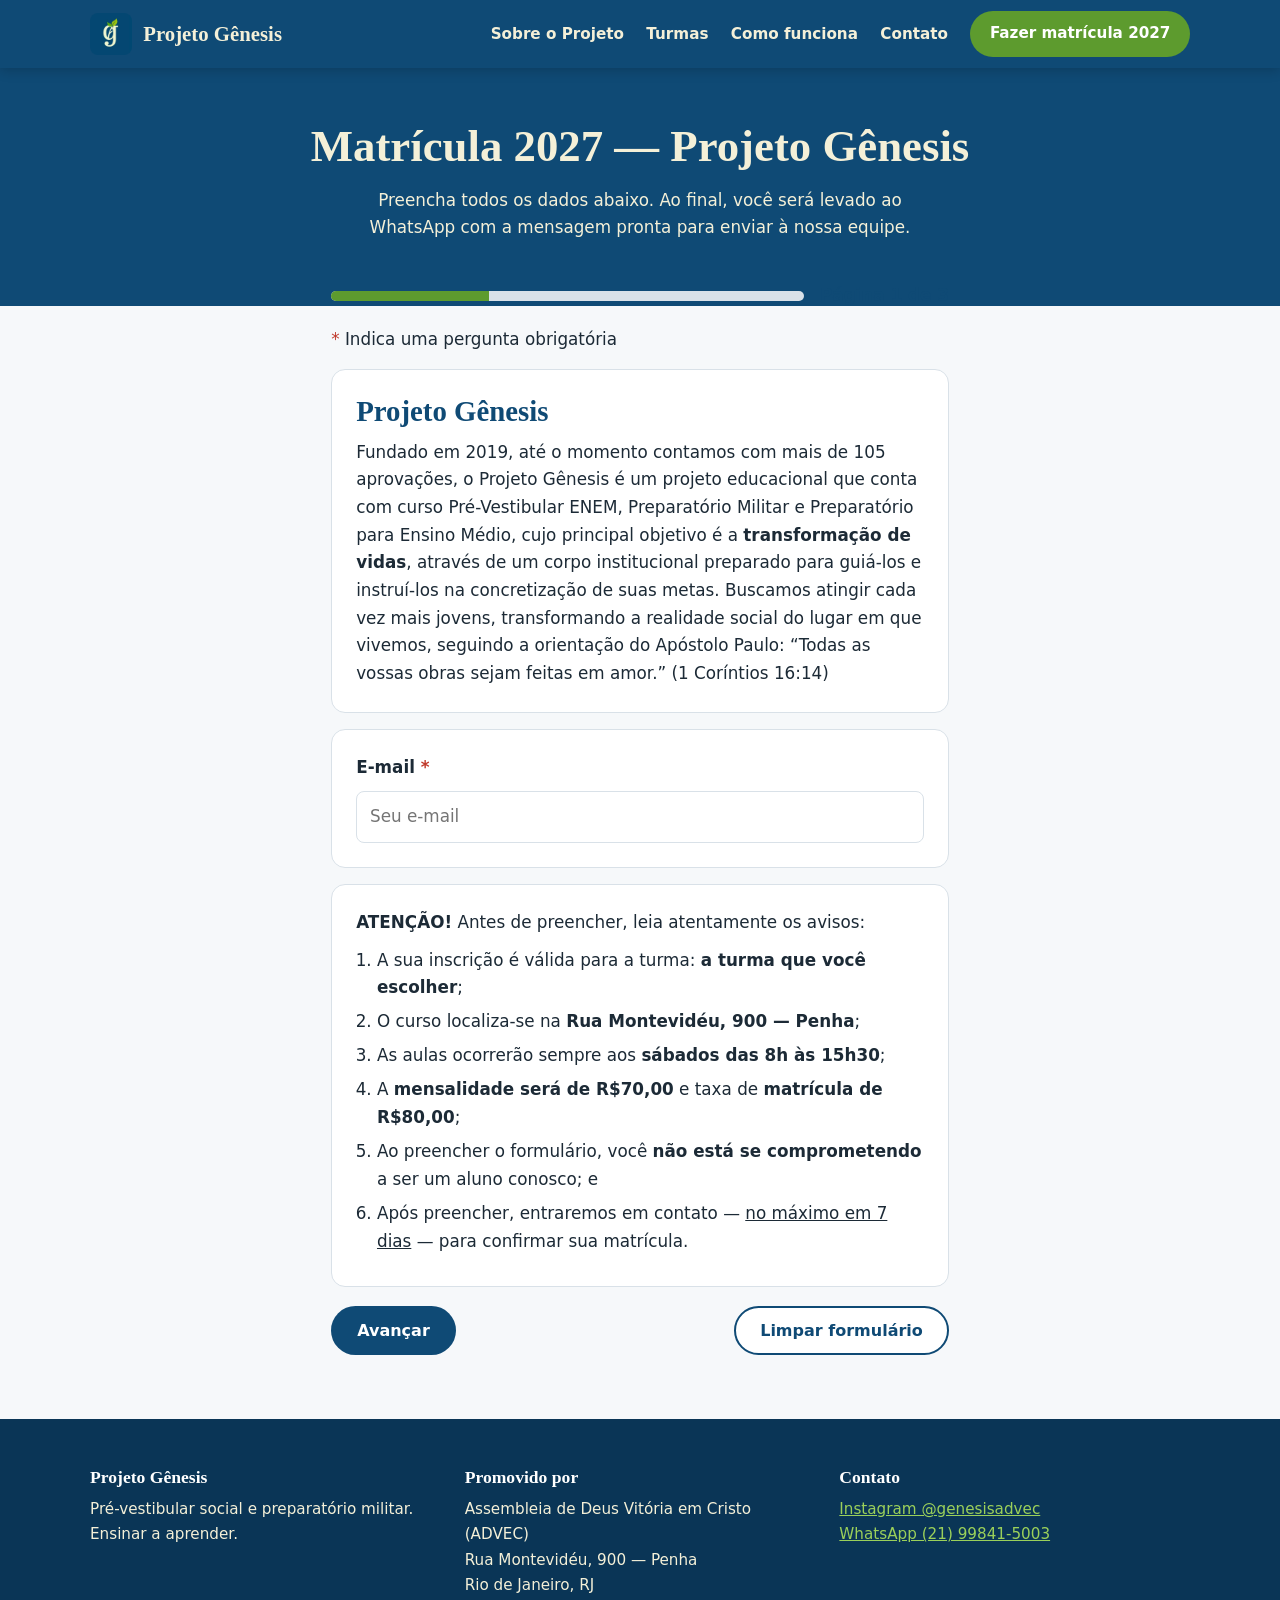
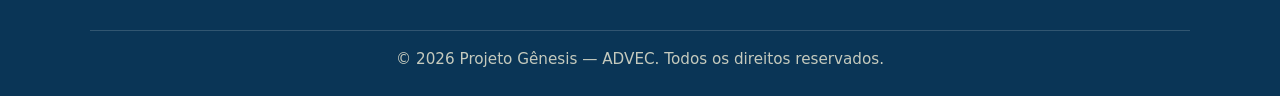
==== matricula.html @ 67db40ed "Add files via upload" ====
<!DOCTYPE html>
<html lang="pt-BR">
<head>
<meta charset="UTF-8"><meta name="viewport" content="width=device-width,initial-scale=1">
<title>Matrícula 2027 — Projeto Gênesis</title>
<link rel="icon" href="logo.jpg"><link rel="stylesheet" href="style.css">
</head>
<body>
<header class="header"><div class="container"><a class="marca" href="index.html"><img src="logo.jpg" alt="Logo do Projeto Gênesis">Projeto Gênesis</a>
<button class="hamburguer" aria-label="Abrir menu" aria-expanded="false"><span></span><span></span><span></span></button>
<ul class="menu"><li><a href="index.html#sobre">Sobre o Projeto</a></li><li><a href="index.html#turmas">Turmas</a></li><li><a href="index.html#como-funciona">Como funciona</a></li><li><a href="#contato">Contato</a></li><li><a class="btn btn-verde" href="matricula.html">Fazer matrícula 2027</a></li></ul></div></header>
<section class="topo-mat" style="padding-bottom:4rem"><div class="container">
<h1>Matrícula 2027 — Projeto Gênesis</h1>
<p>Preencha todos os dados abaixo. Ao final, você será levado ao WhatsApp com a mensagem pronta para enviar à nossa equipe.</p>
</div></section>

<main class="form-wrap">
<div class="progresso"><div class="barra"><div id="barra"></div></div><span id="rotulo-etapa">Página 1 de 3</span></div>
<p style="margin-bottom:1rem"><span class="req">*</span> Indica uma pergunta obrigatória</p>

<form id="form-matricula" novalidate>
<!-- Etapa 1 -->
<div class="etapa ativa">
<div class="bloco intro"><h2>Projeto Gênesis</h2>
<p>Fundado em 2019, até o momento contamos com mais de 105 aprovações, o Projeto Gênesis é um projeto educacional que conta com curso Pré-Vestibular ENEM, Preparatório Militar e Preparatório para Ensino Médio, cujo principal objetivo é a <strong>transformação de vidas</strong>, através de um corpo institucional preparado para guiá-los e instruí-los na concretização de suas metas. Buscamos atingir cada vez mais jovens, transformando a realidade social do lugar em que vivemos, seguindo a orientação do Apóstolo Paulo: “Todas as vossas obras sejam feitas em amor.” (1 Coríntios 16:14)</p></div>
<div class="bloco"><label class="rot" for="email">E-mail <span class="req">*</span></label><input type="email" id="email" name="email" placeholder="Seu e-mail" data-req><p class="erro">Informe um e-mail válido.</p></div>
<div class="bloco avisos"><strong>ATENÇÃO!</strong> Antes de preencher, leia atentamente os avisos:
<ol><li>A sua inscrição é válida para a turma: <strong id="aviso-turma">a turma que você escolher</strong>;</li>
<li>O curso localiza-se na <strong>Rua Montevidéu, 900 — Penha</strong>;</li>
<li>As aulas ocorrerão sempre aos <strong>sábados das 8h às 15h30</strong>;</li>
<li>A <strong>mensalidade será de R$70,00</strong> e taxa de <strong>matrícula de R$80,00</strong>;</li>
<li>Ao preencher o formulário, você <strong>não está se comprometendo</strong> a ser um aluno conosco; e</li>
<li>Após preencher, entraremos em contato — <u>no máximo em 7 dias</u> — para confirmar sua matrícula.</li></ol></div>
<div class="nav-form"><button type="button" class="btn btn-azul" data-avancar>Avançar</button><button type="button" class="btn btn-borda" data-limpar>Limpar formulário</button></div>
</div>

<!-- Etapa 2 -->
<div class="etapa">
<div class="bloco cabeca">ÁREA DE INSCRIÇÃO</div>
<div class="bloco">Você selecionou a opção de inscrição: <strong id="opcao-turma">—</strong></div>
<div class="bloco"><label class="rot" for="nome">Nome completo <span class="req">*</span></label><input type="text" id="nome" name="nome" autocomplete="name" placeholder="Sua resposta" data-req><p class="erro">Informe seu nome completo.</p></div>
<div class="bloco"><label class="rot" for="nasc">Data de nascimento <span class="req">*</span></label><input type="date" id="nasc" name="nascimento" data-req><p class="erro">Informe a data de nascimento.</p></div>
<div class="bloco"><label class="rot" for="bairro">Bairro em que reside <span class="req">*</span></label><input type="text" id="bairro" name="bairro" placeholder="Sua resposta" data-req><p class="erro">Informe o bairro.</p></div>
<div class="bloco"><label class="rot" for="tel1">Contato WhatsApp do estudante <span class="req">*</span></label><input type="tel" id="tel1" name="tel_aluno" placeholder="(21) 99999-9999" data-req><p class="erro">Informe um telefone válido com DDD.</p></div>
<div class="bloco"><label class="rot" for="tel2">Contato WhatsApp do responsável <span class="req">*</span></label><input type="tel" id="tel2" name="tel_resp" placeholder="(21) 99999-9999" data-req><p class="erro">Informe um telefone válido com DDD.</p></div>
<div class="bloco"><fieldset><legend>Tamanho da camiseta <span class="req">*</span></legend><div class="camisas"><label class="opcao"><input type="checkbox" class="unico" name="camisa" value="PP" data-req>PP</label><label class="opcao"><input type="checkbox" class="unico" name="camisa" value="P">P</label><label class="opcao"><input type="checkbox" class="unico" name="camisa" value="M">M</label><label class="opcao"><input type="checkbox" class="unico" name="camisa" value="G">G</label><label class="opcao"><input type="checkbox" class="unico" name="camisa" value="GG">GG</label><label class="opcao"><input type="checkbox" class="unico" name="camisa" value="G1">G1</label><label class="opcao"><input type="checkbox" class="unico" name="camisa" value="G2">G2</label><label class="opcao"><input type="checkbox" class="unico" name="camisa" value="G3">G3</label></div></fieldset><p class="erro">Marque um tamanho.</p></div>
<div class="bloco"><fieldset><legend>Escolaridade <span class="req">*</span></legend><p class="dica">Marque a opção correspondente à sua situação escolar.</p><div class="lista-op"><label class="opcao"><input type="checkbox" class="unico" name="escolaridade" value="8º ano do Ensino Fundamental" data-req>8º ano do Ensino Fundamental</label><label class="opcao"><input type="checkbox" class="unico" name="escolaridade" value="9º ano do Ensino Fundamental">9º ano do Ensino Fundamental</label><label class="opcao"><input type="checkbox" class="unico" name="escolaridade" value="Cursando o 1º ano do Ensino Médio">Cursando o 1º ano do Ensino Médio</label><label class="opcao"><input type="checkbox" class="unico" name="escolaridade" value="Cursando o 2º ano do Ensino Médio">Cursando o 2º ano do Ensino Médio</label><label class="opcao"><input type="checkbox" class="unico" name="escolaridade" value="Cursando o 3º ano do Ensino Médio">Cursando o 3º ano do Ensino Médio</label><label class="opcao"><input type="checkbox" class="unico" name="escolaridade" value="Já concluí o Ensino Médio">Já concluí o Ensino Médio</label></div></fieldset><p class="erro">Marque uma opção.</p></div>
<div class="bloco"><fieldset><legend>Onde iniciou ou concluiu o Ensino Médio? <span class="req">*</span></legend><p class="dica">Marque a opção correspondente.</p><div class="lista-op"><label class="opcao"><input type="checkbox" class="unico" name="tipo_escola" value="Escola Pública" data-req>Escola Pública</label><label class="opcao"><input type="checkbox" class="unico" name="tipo_escola" value="Escola Particular">Escola Particular</label><label class="opcao"><input type="checkbox" class="unico" name="tipo_escola" value="Escola Particular com bolsa">Escola Particular com bolsa</label></div></fieldset><p class="erro">Marque uma opção.</p></div>
<div class="bloco" id="bloco-curso"><fieldset><legend>Curso de interesse</legend><p class="dica">Informe qual curso deseja fazer. Exemplos: Pré-Vestibular ENEM, Preparatório Militar ou Preparatório para o Ensino Médio.</p><div class="lista-op"><label class="opcao"><input type="checkbox" class="unico" name="curso" value="Pré-Vestibular ENEM">Pré-Vestibular ENEM</label><label class="opcao"><input type="checkbox" class="unico" name="curso" value="Preparatório Militar">Preparatório Militar</label><label class="opcao"><input type="checkbox" class="unico" name="curso" value="Preparatório para o Ensino Médio">Preparatório para o Ensino Médio</label></div></fieldset></div>
<div class="bloco"><fieldset><legend>Como você conheceu o Projeto Gênesis? <span class="req">*</span></legend><div class="lista-op"><label class="opcao"><input type="checkbox" class="unico" name="origem" value="Através de um amigo" data-req>Através de um amigo</label><label class="opcao"><input type="checkbox" class="unico" name="origem" value="Através das mídias sociais">Através das mídias sociais</label><label class="opcao"><input type="checkbox" class="unico" name="origem" value="Através dos cultos da ADVC, Seixal ou de alguma filial">Através dos cultos da ADVEC ou de alguma filial</label><label class="opcao"><input type="checkbox" class="unico" name="origem" value="Através de familiares">Através de familiares</label><label class="opcao"><input type="checkbox" class="unico" name="origem" value="Por conta própria">Por conta própria</label></div></fieldset><p class="erro">Marque uma opção.</p></div>
<div class="nav-form"><button type="button" class="btn btn-borda" data-voltar>Voltar</button><button type="button" class="btn btn-azul" data-avancar>Avançar</button><button type="button" class="btn btn-borda" data-limpar>Limpar formulário</button></div>
</div>

<!-- Etapa 3 -->
<div class="etapa">
<div class="bloco cabeca">CONFIRMAÇÃO</div>
<div class="bloco"><fieldset><legend>Você leu as informações importantes do Projeto Gênesis e <strong>quer continuar com a pré-matrícula</strong>? <span class="req">*</span></legend>
<label class="opcao"><input type="checkbox" name="ciente" data-req>Li e desejo prosseguir com a matrícula.</label></fieldset><p class="erro">Confirme para continuar.</p></div>
<div class="bloco"><fieldset><legend>Autorização para a utilização da minha imagem em material publicitário, de marketing e divulgação do Projeto Gênesis, por prazo indeterminado. <span class="req">*</span></legend>
<label class="opcao"><input type="checkbox" name="imagem" data-req>Eu concordo.</label></fieldset><p class="erro">Confirme para continuar.</p></div>
<div class="nav-form"><button type="button" class="btn btn-borda" data-voltar>Voltar</button><button type="submit" class="btn btn-verde">Enviar matrícula pelo WhatsApp</button><button type="button" class="btn btn-borda" data-limpar>Limpar formulário</button></div>
</div>
</form>

<div class="sucesso" id="sucesso" role="status">
<h2>Tudo pronto!</h2>
<p style="margin-bottom:1.5rem">Sua solicitação foi montada com sucesso! Abrimos o WhatsApp com a mensagem pronta. Basta enviar — em breve, a equipe do Projeto Gênesis entrará em contato.</p>
<a id="link-wa" class="btn btn-verde btn-grande" href="#" target="_blank" rel="noopener">Abrir WhatsApp novamente</a>
</div>
</main>
<footer class="footer" id="contato"><div class="container"><div class="grade3">
<div><h3>Projeto Gênesis</h3><p>Pré-vestibular social e preparatório militar. Ensinar a aprender.</p></div>
<div><h3>Promovido por</h3><p>Assembleia de Deus Vitória em Cristo (ADVEC)<br>Rua Montevidéu, 900 — Penha<br>Rio de Janeiro, RJ</p></div>
<div><h3>Contato</h3><p><a href="https://www.instagram.com/genesisadvec/" target="_blank" rel="noopener">Instagram @genesisadvec</a><br><a href="https://wa.me/5521998415003" target="_blank" rel="noopener">WhatsApp (21) 99841-5003</a></p></div></div>
<p class="copy">© 2026 Projeto Gênesis — ADVEC. Todos os direitos reservados.</p></div></footer>
<script src="script.js"></script>
</body></html>
---- style.css ----
/* ===== Projeto Gênesis — estilos globais ===== */
/* Cores extraídas da logo: azul profundo, creme e verde das folhas */
:root{
  --azul:#0f4a75; --azul-esc:#0a3556; --creme:#f4f0d8; --verde:#5d9b2e; --verde-esc:#477a20;
  --fundo:#f6f8fa; --texto:#1c2a36; --suave:#5b6b78; --borda:#d9e1e8;
  --raio:14px; --sombra:0 6px 20px rgba(10,53,86,.12);
}
*{box-sizing:border-box;margin:0;padding:0}
html{scroll-behavior:smooth;scroll-padding-top:80px}
body{font-family:'Segoe UI',system-ui,-apple-system,Roboto,sans-serif;color:var(--texto);background:var(--fundo);line-height:1.65;font-size:1.05rem}
h1,h2,h3{font-family:Georgia,'Times New Roman',serif;line-height:1.2;color:var(--azul)}
a{color:inherit}
:focus-visible{outline:3px solid var(--verde);outline-offset:2px}
.container{width:min(1100px,92%);margin-inline:auto}
section{padding:4.5rem 0}
.sec-titulo{font-size:clamp(1.7rem,4vw,2.3rem);margin-bottom:1rem}
.sec-sub{color:var(--suave);max-width:60ch;margin-bottom:2rem}

/* Botões */
.btn{display:inline-block;padding:.8rem 1.5rem;border-radius:999px;font-weight:700;text-decoration:none;border:2px solid transparent;cursor:pointer;font-size:1rem;font-family:inherit;transition:transform .2s,background .2s,box-shadow .2s,color .2s}
.btn:hover{transform:translateY(-2px);box-shadow:var(--sombra)}
.btn-verde{background:var(--verde);color:#fff}
.btn-verde:hover{background:var(--verde-esc)}
.btn-azul{background:var(--azul);color:#fff}
.btn-azul:hover{background:var(--azul-esc)}
.btn-borda{border-color:var(--azul);color:var(--azul);background:#fff}
.btn-borda:hover{background:var(--azul);color:#fff}
.btn-grande{padding:1.1rem 2.4rem;font-size:1.15rem}

/* Header fixo */
.header{position:fixed;inset:0 0 auto 0;z-index:50;background:var(--azul);box-shadow:0 2px 12px rgba(0,0,0,.2)}
.header .container{display:flex;align-items:center;justify-content:space-between;height:68px}
.marca{display:flex;align-items:center;gap:.7rem;text-decoration:none;color:var(--creme);font-family:Georgia,serif;font-size:1.3rem;font-weight:700}
.marca img{width:42px;height:42px;border-radius:8px}
.menu{display:flex;align-items:center;gap:1.4rem;list-style:none}
.menu a{color:var(--creme);text-decoration:none;font-weight:600;font-size:.95rem;padding:.3rem 0;border-bottom:2px solid transparent;transition:border-color .2s}
.menu a:hover{border-color:var(--verde)}
.menu .btn{color:#fff;padding:.55rem 1.1rem;border-bottom:2px solid transparent}
.hamburguer{display:none;background:none;border:0;cursor:pointer;padding:.5rem}
.hamburguer span{display:block;width:26px;height:3px;background:var(--creme);margin:5px 0;border-radius:2px;transition:transform .3s,opacity .3s}
.hamburguer.aberto span:nth-child(1){transform:translateY(8px) rotate(45deg)}
.hamburguer.aberto span:nth-child(2){opacity:0}
.hamburguer.aberto span:nth-child(3){transform:translateY(-8px) rotate(-45deg)}

/* Hero */
.hero{background:linear-gradient(160deg,var(--azul-esc),var(--azul) 70%);color:var(--creme);padding:9rem 0 5.5rem;position:relative;overflow:hidden}
.hero::after{content:"";position:absolute;right:-120px;bottom:-140px;width:420px;height:420px;border-radius:50%;background:radial-gradient(circle,rgba(93,155,46,.45),transparent 70%)}
.hero h1{color:var(--creme);font-size:clamp(2.1rem,6vw,3.6rem);max-width:18ch;margin-bottom:1.2rem}
.hero p{max-width:55ch;font-size:1.2rem;margin-bottom:2rem;opacity:.95}
.hero .lema{display:inline-block;margin-bottom:1.5rem;padding:.3rem 1rem;border-left:4px solid var(--verde);font-style:italic}
.hero .container{position:relative;z-index:1}

/* Sobre / missão */
.duas-col{display:grid;grid-template-columns:1fr 1fr;gap:2.5rem;align-items:start}
.destaque{background:var(--azul);color:var(--creme);padding:2rem;border-radius:var(--raio)}
.destaque h3{color:var(--creme);margin-bottom:.8rem}
.numeros{display:flex;gap:2rem;margin-top:1.2rem;flex-wrap:wrap}
.numeros strong{display:block;font-size:2rem;font-family:Georgia,serif;color:#9bd05a}

/* Turmas */
.turmas{background:#fff}
.grade3{display:grid;grid-template-columns:repeat(3,1fr);gap:1.5rem}
.card{background:var(--fundo);border:1px solid var(--borda);border-top:5px solid var(--verde);border-radius:var(--raio);padding:1.8rem;transition:transform .25s,box-shadow .25s}
.card:hover{transform:translateY(-5px);box-shadow:var(--sombra)}
.card svg{width:44px;height:44px;margin-bottom:1rem;stroke:var(--azul);fill:none;stroke-width:1.8;stroke-linecap:round;stroke-linejoin:round}
.card h3{margin-bottom:.6rem;font-size:1.3rem}

/* Como funciona + diferenciais */
.passos{display:grid;grid-template-columns:repeat(2,1fr);gap:1.5rem}
.passo{background:#fff;border-left:5px solid var(--azul);padding:1.4rem 1.6rem;border-radius:var(--raio);box-shadow:var(--sombra)}
.passo h3{font-size:1.15rem;margin-bottom:.4rem}
.difs{background:var(--creme)}
.lista-dif{list-style:none;display:grid;grid-template-columns:repeat(2,1fr);gap:1rem}
.lista-dif li{display:flex;gap:.8rem;align-items:flex-start;background:#fff;padding:1rem 1.2rem;border-radius:var(--raio)}
.lista-dif svg{flex:none;width:26px;height:26px;stroke:var(--verde);fill:none;stroke-width:3;margin-top:3px}

/* Chamada final */
.cta{background:linear-gradient(160deg,var(--azul-esc),var(--azul));text-align:center;color:var(--creme)}
.cta h2{color:var(--creme);margin-bottom:1rem;font-size:clamp(1.8rem,4.5vw,2.6rem)}
.cta p{margin-bottom:2rem;max-width:50ch;margin-inline:auto}

/* Footer */
.footer{background:var(--azul-esc);color:var(--creme);padding:3rem 0 1.5rem;font-size:.95rem}
.footer .grade3{margin-bottom:2rem}
.footer h3{color:#fff;font-size:1.1rem;margin-bottom:.6rem}
.footer a{color:#9bd05a}
.copy{border-top:1px solid rgba(255,255,255,.2);padding-top:1rem;text-align:center;opacity:.8}

/* Animações de entrada */
.revela{opacity:0;transform:translateY(24px);transition:opacity .7s ease,transform .7s ease}
.revela.visivel{opacity:1;transform:none}

/* ===== Página de matrícula ===== */
.topo-mat{background:var(--azul);color:var(--creme);padding:7.5rem 0 3rem;text-align:center}
.topo-mat h1{color:var(--creme);font-size:clamp(1.8rem,5vw,2.8rem);margin-bottom:.8rem}
.topo-mat p{max-width:56ch;margin-inline:auto}
.form-wrap{max-width:720px;margin:-1.5rem auto 4rem;padding:0 4%}
.progresso{display:flex;align-items:center;gap:1rem;margin-bottom:1rem;font-weight:600;color:var(--azul)}
.barra{flex:1;height:10px;background:var(--borda);border-radius:99px;overflow:hidden}
.barra div{height:100%;width:33.3%;background:var(--verde);transition:width .4s}
.etapa{display:none}
.etapa.ativa{display:block;animation:entra .4s ease}
@keyframes entra{from{opacity:0;transform:translateX(16px)}to{opacity:1;transform:none}}
.bloco{background:#fff;border:1px solid var(--borda);border-radius:var(--raio);padding:1.5rem;margin-bottom:1rem}
.bloco.cabeca{background:var(--azul);color:var(--creme);font-weight:700;border:0}
.bloco label.rot,.bloco legend{display:block;font-weight:600;margin-bottom:.6rem}
.req{color:#c0392b}
.bloco input[type=text],.bloco input[type=email],.bloco input[type=tel],.bloco input[type=date],.bloco select,.bloco textarea{width:100%;padding:.7rem .8rem;border:1px solid var(--borda);border-radius:8px;font:inherit;background:#fff}
.bloco input:focus,.bloco select:focus,.bloco textarea:focus{border-color:var(--azul);outline:2px solid var(--azul)}
.opcao{display:flex;align-items:center;gap:.6rem;padding:.3rem 0;cursor:pointer}
.opcao input{width:20px;height:20px;accent-color:var(--azul);flex:none}
.camisas{display:flex;flex-wrap:wrap;gap:.4rem 1.4rem}
fieldset{border:0}
.avisos ol{margin:.6rem 0 0 1.3rem}
.avisos li{margin-bottom:.4rem}
.erro{display:none;color:#c0392b;font-size:.9rem;margin-top:.4rem}
.invalido .erro{display:block}
.invalido input[type=text],.invalido input[type=email],.invalido input[type=tel],.invalido input[type=date],.invalido select{border-color:#c0392b}
.nav-form{display:flex;gap:1rem;justify-content:space-between;flex-wrap:wrap;margin-top:1.2rem}
.sucesso{display:none;text-align:center;background:#fff;border-radius:var(--raio);padding:2.5rem 1.5rem;box-shadow:var(--sombra);border-top:6px solid var(--verde)}
.sucesso.mostra{display:block;animation:entra .5s ease}
.sucesso h2{margin-bottom:.8rem}

/* Responsivo */
@media(max-width:860px){
  .hamburguer{display:block}
  .menu{position:absolute;top:68px;left:0;right:0;flex-direction:column;align-items:stretch;gap:0;background:var(--azul-esc);padding:1rem 4%;display:none}
  .menu.aberto{display:flex}
  .menu li{padding:.6rem 0;border-bottom:1px solid rgba(255,255,255,.1)}
  .menu .btn{display:block;text-align:center}
  .duas-col,.grade3,.passos,.lista-dif{grid-template-columns:1fr}
  section{padding:3.2rem 0}
}
@media(prefers-reduced-motion:reduce){*{animation:none!important;transition:none!important}.revela{opacity:1;transform:none}}

/* Cartão de apresentação e chave "enviar cópia" */
.intro h2{font-size:1.8rem;margin-bottom:.6rem}
.switch{position:relative;flex:none;width:46px;height:26px}
.switch input{position:absolute;inset:0;opacity:0;width:100%;height:100%;cursor:pointer;margin:0}
.trilho{position:absolute;inset:0;background:#9aa8b4;border-radius:99px;transition:background .2s;pointer-events:none}
.trilho::after{content:"";position:absolute;top:3px;left:3px;width:20px;height:20px;border-radius:50%;background:#fff;transition:transform .2s}
.switch input:checked+.trilho{background:var(--verde)}
.switch input:checked+.trilho::after{transform:translateX(20px)}
.switch input:focus-visible+.trilho{outline:3px solid var(--verde);outline-offset:2px}

.dica{color:var(--suave);font-size:.9rem;margin:-.2rem 0 .6rem}

.lista-op{display:grid;gap:.2rem}
.opcao{padding:.45rem 0}

/* =====================================================================
   AJUSTES DE RESPONSIVIDADE PARA CELULAR
   Só adapta disposição e dimensões; cores, fontes, bordas e sombras do
   desktop permanecem exatamente como estão.
   ===================================================================== */

/* --- Base (todas as larguras, sem efeito visual no desktop) --- */
img,svg{max-width:100%}
fieldset{min-width:0}              /* evita que grupos de opções estiquem a página (causa de rolagem lateral) */
.bloco,.card,.passo,.destaque{min-width:0}

/* --- Tablets e celulares grandes (até 768px) --- */
@media (max-width:768px){
  .container{width:min(1100px,92%)}
  .hero{padding:8rem 0 4.5rem}
  .hero h1{max-width:100%}

  /* Botões em largura total, mantendo o mesmo estilo */
  .hero .btn,.cta .btn,.sucesso .btn{display:block;width:100%;text-align:center}
  .sucesso .btn{margin:0 0 .8rem!important}
  .nav-form{flex-direction:column;align-items:stretch}
  .nav-form .btn{width:100%;text-align:center}

  /* Formulário confortável para o toque (mín. ~48px de altura) */
  .bloco input[type=text],.bloco input[type=email],.bloco input[type=tel],.bloco input[type=date],.bloco select{min-height:48px;max-width:100%;min-width:0;display:block}
  .btn{min-height:48px;display:flex;align-items:center;justify-content:center}
  .menu .btn{display:flex}
  .opcao{min-height:44px}
  .opcao input{width:22px;height:22px}
  .switch{width:50px}

  /* Textos longos nunca estouram a largura */
  .bloco,.opcao,.passo,.card,.lista-dif li,.footer p{overflow-wrap:break-word;word-break:normal}
  /* A animação de entrada das etapas desliza 16px para o lado: aqui ela é contida para não gerar rolagem horizontal */
  .form-wrap{padding:0 4%;overflow-x:hidden;overflow-x:clip}
}

/* --- Celulares (até 480px) --- */
@media (max-width:480px){
  html{scroll-padding-top:72px}
  body{font-size:1rem}
  section{padding:2.8rem 0}
  .marca{font-size:1.1rem;gap:.5rem}
  .marca img{width:38px;height:38px}
  .hero{padding:7rem 0 3.5rem}
  .hero p{font-size:1.05rem}
  .destaque,.card,.passo{padding:1.3rem}
  .numeros{gap:1.4rem}
  .topo-mat{padding:6.5rem 0 3.5rem}
  .bloco{padding:1.1rem}
  .progresso{gap:.7rem;font-size:.95rem}
  .camisas{gap:.2rem 1rem}            /* tamanhos de camiseta continuam lado a lado, quebrando linha quando faltar espaço */
  .btn-grande{padding:1rem 1.4rem;font-size:1.05rem}
  .footer .grade3{gap:1.2rem}
}

/* --- Celulares bem estreitos (até 360px) --- */
@media (max-width:360px){
  .marca{font-size:1rem}
  .bloco{padding:1rem}
  .container{width:94%}
}
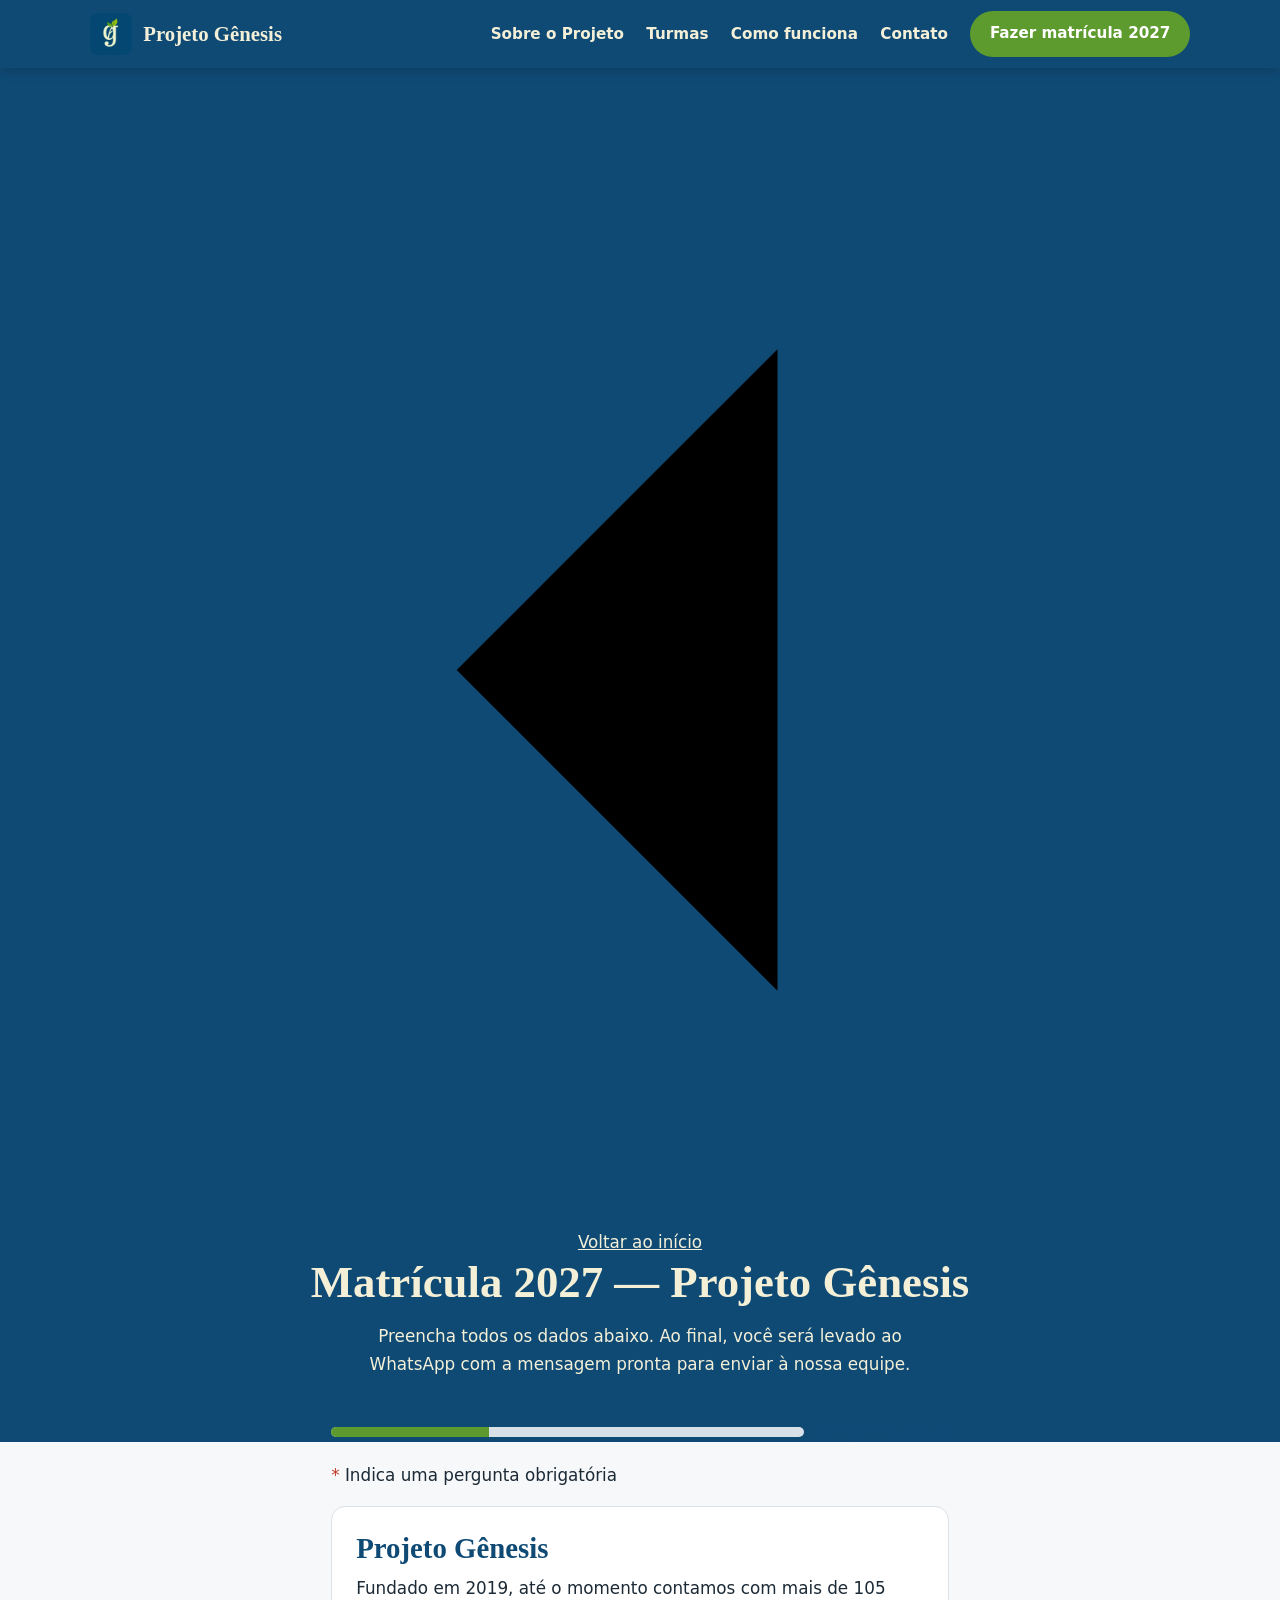
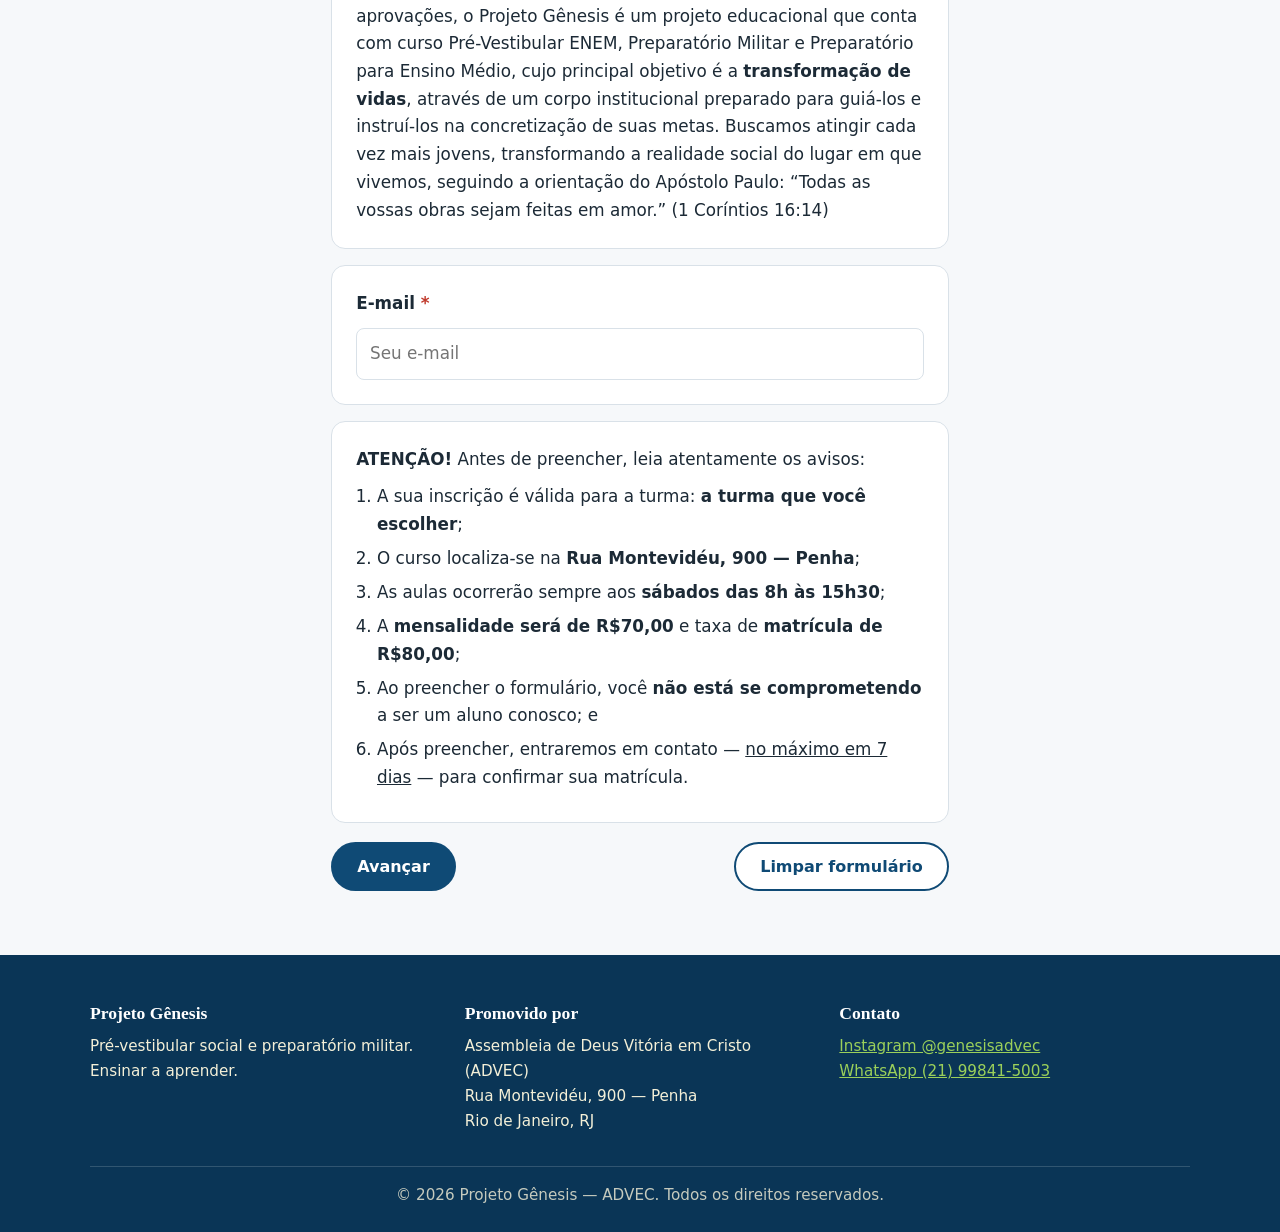
==== commit 19151030: "Add question about how users found Projeto Gênesis Added a section to capture how users learned abou" ====
--- a/matricula.html
+++ b/matricula.html
@@ -10,6 +10,7 @@
 <button class="hamburguer" aria-label="Abrir menu" aria-expanded="false"><span></span><span></span><span></span></button>
 <ul class="menu"><li><a href="index.html#sobre">Sobre o Projeto</a></li><li><a href="index.html#turmas">Turmas</a></li><li><a href="index.html#como-funciona">Como funciona</a></li><li><a href="#contato">Contato</a></li><li><a class="btn btn-verde" href="matricula.html">Fazer matrícula 2027</a></li></ul></div></header>
 <section class="topo-mat" style="padding-bottom:4rem"><div class="container">
+<a class="btn-voltar" href="index.html" aria-label="Voltar para a página inicial"><svg viewBox="0 0 24 24" aria-hidden="true"><path d="M15 5l-7 7 7 7"/></svg>Voltar ao início</a>
 <h1>Matrícula 2027 — Projeto Gênesis</h1>
 <p>Preencha todos os dados abaixo. Ao final, você será levado ao WhatsApp com a mensagem pronta para enviar à nossa equipe.</p>
 </div></section>
@@ -47,7 +48,7 @@
 <div class="bloco"><fieldset><legend>Escolaridade <span class="req">*</span></legend><p class="dica">Marque a opção correspondente à sua situação escolar.</p><div class="lista-op"><label class="opcao"><input type="checkbox" class="unico" name="escolaridade" value="8º ano do Ensino Fundamental" data-req>8º ano do Ensino Fundamental</label><label class="opcao"><input type="checkbox" class="unico" name="escolaridade" value="9º ano do Ensino Fundamental">9º ano do Ensino Fundamental</label><label class="opcao"><input type="checkbox" class="unico" name="escolaridade" value="Cursando o 1º ano do Ensino Médio">Cursando o 1º ano do Ensino Médio</label><label class="opcao"><input type="checkbox" class="unico" name="escolaridade" value="Cursando o 2º ano do Ensino Médio">Cursando o 2º ano do Ensino Médio</label><label class="opcao"><input type="checkbox" class="unico" name="escolaridade" value="Cursando o 3º ano do Ensino Médio">Cursando o 3º ano do Ensino Médio</label><label class="opcao"><input type="checkbox" class="unico" name="escolaridade" value="Já concluí o Ensino Médio">Já concluí o Ensino Médio</label></div></fieldset><p class="erro">Marque uma opção.</p></div>
 <div class="bloco"><fieldset><legend>Onde iniciou ou concluiu o Ensino Médio? <span class="req">*</span></legend><p class="dica">Marque a opção correspondente.</p><div class="lista-op"><label class="opcao"><input type="checkbox" class="unico" name="tipo_escola" value="Escola Pública" data-req>Escola Pública</label><label class="opcao"><input type="checkbox" class="unico" name="tipo_escola" value="Escola Particular">Escola Particular</label><label class="opcao"><input type="checkbox" class="unico" name="tipo_escola" value="Escola Particular com bolsa">Escola Particular com bolsa</label></div></fieldset><p class="erro">Marque uma opção.</p></div>
 <div class="bloco" id="bloco-curso"><fieldset><legend>Curso de interesse</legend><p class="dica">Informe qual curso deseja fazer. Exemplos: Pré-Vestibular ENEM, Preparatório Militar ou Preparatório para o Ensino Médio.</p><div class="lista-op"><label class="opcao"><input type="checkbox" class="unico" name="curso" value="Pré-Vestibular ENEM">Pré-Vestibular ENEM</label><label class="opcao"><input type="checkbox" class="unico" name="curso" value="Preparatório Militar">Preparatório Militar</label><label class="opcao"><input type="checkbox" class="unico" name="curso" value="Preparatório para o Ensino Médio">Preparatório para o Ensino Médio</label></div></fieldset></div>
-<div class="bloco"><fieldset><legend>Como você conheceu o Projeto Gênesis? <span class="req">*</span></legend><div class="lista-op"><label class="opcao"><input type="checkbox" class="unico" name="origem" value="Através de um amigo" data-req>Através de um amigo</label><label class="opcao"><input type="checkbox" class="unico" name="origem" value="Através das mídias sociais">Através das mídias sociais</label><label class="opcao"><input type="checkbox" class="unico" name="origem" value="Através dos cultos da ADVC, Seixal ou de alguma filial">Através dos cultos da ADVEC ou de alguma filial</label><label class="opcao"><input type="checkbox" class="unico" name="origem" value="Através de familiares">Através de familiares</label><label class="opcao"><input type="checkbox" class="unico" name="origem" value="Por conta própria">Por conta própria</label></div></fieldset><p class="erro">Marque uma opção.</p></div>
+<div class="bloco"><fieldset><legend>Como você conheceu o Projeto Gênesis? <span class="req">*</span></legend><div class="lista-op"><label class="opcao"><input type="checkbox" class="unico" name="origem" value="Através de um amigo" data-req>Através de um amigo</label><label class="opcao"><input type="checkbox" class="unico" name="origem" value="Através das mídias sociais">Através das mídias sociais</label><label class="opcao"><input type="checkbox" class="unico" name="origem" value="Através dos cultos da ADVC, Seixal ou de alguma filial">Através dos cultos da ADVC, Seixal ou de alguma filial</label><label class="opcao"><input type="checkbox" class="unico" name="origem" value="Através de familiares">Através de familiares</label><label class="opcao"><input type="checkbox" class="unico" name="origem" value="Por conta própria">Por conta própria</label></div></fieldset><p class="erro">Marque uma opção.</p></div>
 <div class="nav-form"><button type="button" class="btn btn-borda" data-voltar>Voltar</button><button type="button" class="btn btn-azul" data-avancar>Avançar</button><button type="button" class="btn btn-borda" data-limpar>Limpar formulário</button></div>
 </div>
 
@@ -74,4 +75,4 @@
 <div><h3>Contato</h3><p><a href="https://www.instagram.com/genesisadvec/" target="_blank" rel="noopener">Instagram @genesisadvec</a><br><a href="https://wa.me/5521998415003" target="_blank" rel="noopener">WhatsApp (21) 99841-5003</a></p></div></div>
 <p class="copy">© 2026 Projeto Gênesis — ADVEC. Todos os direitos reservados.</p></div></footer>
 <script src="script.js"></script>
-</body></html>+</body></html>
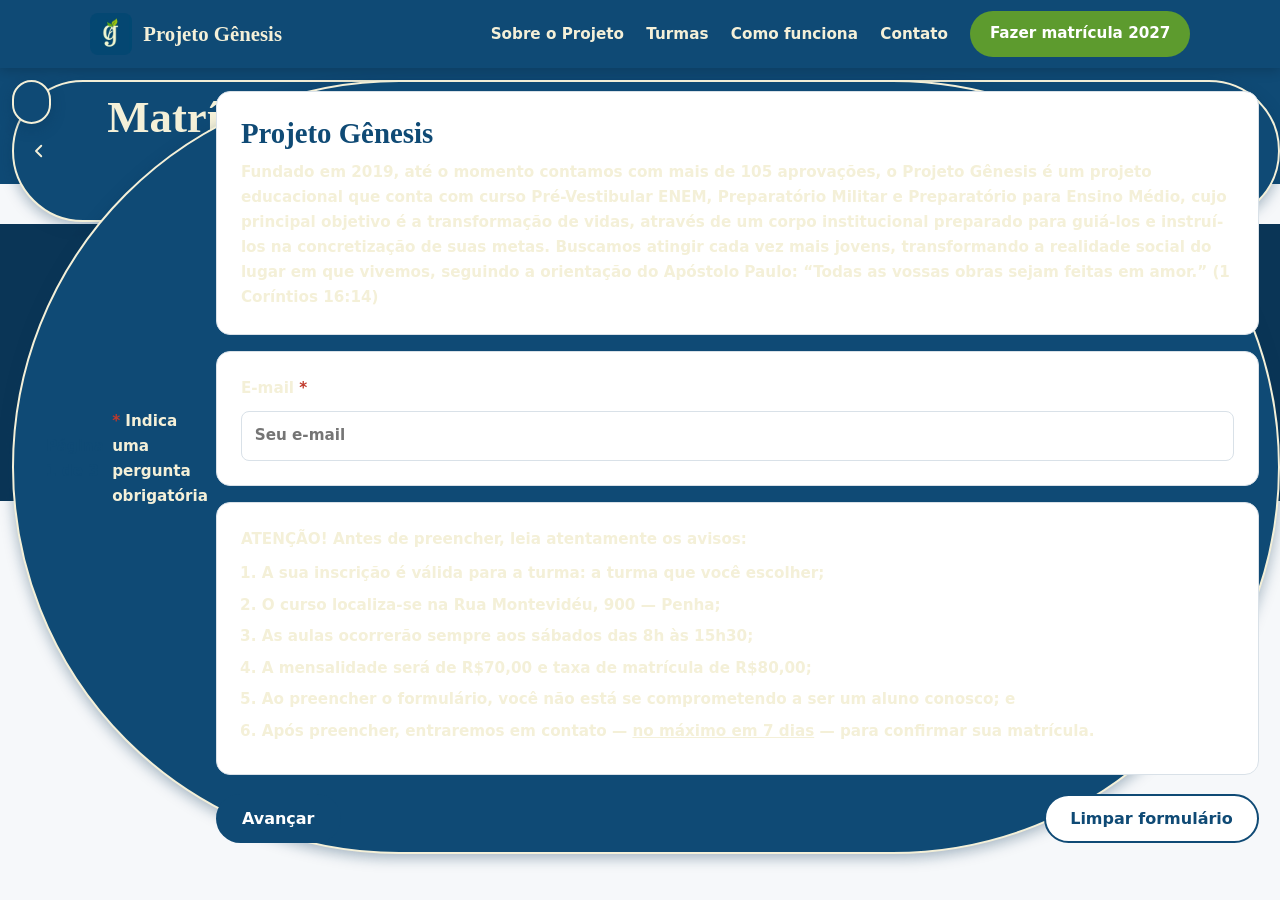
==== commit bb118dfd: "Add fixed back button styles and icon Added styles for a fixed 'Back to top' button and updated its " ====
--- a/matricula.html
+++ b/matricula.html
@@ -4,13 +4,20 @@
 <meta charset="UTF-8"><meta name="viewport" content="width=device-width,initial-scale=1">
 <title>Matrícula 2027 — Projeto Gênesis</title>
 <link rel="icon" href="logo.jpg"><link rel="stylesheet" href="style.css">
+<style>
+/* Botão "Voltar ao início": fixo no canto superior esquerdo (independe do style.css) */
+.btn-voltar{position:fixed;top:calc(68px + .75rem);left:max(.75rem,env(safe-area-inset-left));z-index:40;margin:0;display:inline-flex;align-items:center;gap:.5rem;min-height:44px;padding:.55rem 1.2rem .55rem 1rem;background:#0f4a75;border:2px solid #f4f0d8;border-radius:999px;color:#f4f0d8;text-decoration:none;font-weight:700;font-size:.95rem;box-shadow:0 4px 14px rgba(10,53,86,.35);transition:transform .2s,background .2s,color .2s}
+.btn-voltar svg{width:18px;height:18px;flex:none;fill:none;stroke:currentColor;stroke-width:2.5;stroke-linecap:round;stroke-linejoin:round}
+.btn-voltar:hover{background:#f4f0d8;color:#0a3556;transform:translateY(-2px)}
+@media (max-width:480px){.btn-voltar{width:46px;height:46px;min-height:46px;padding:0;gap:0;justify-content:center;font-size:0}.btn-voltar svg{width:22px;height:22px}}
+</style>
 </head>
 <body>
 <header class="header"><div class="container"><a class="marca" href="index.html"><img src="logo.jpg" alt="Logo do Projeto Gênesis">Projeto Gênesis</a>
 <button class="hamburguer" aria-label="Abrir menu" aria-expanded="false"><span></span><span></span><span></span></button>
 <ul class="menu"><li><a href="index.html#sobre">Sobre o Projeto</a></li><li><a href="index.html#turmas">Turmas</a></li><li><a href="index.html#como-funciona">Como funciona</a></li><li><a href="#contato">Contato</a></li><li><a class="btn btn-verde" href="matricula.html">Fazer matrícula 2027</a></li></ul></div></header>
 <section class="topo-mat" style="padding-bottom:4rem"><div class="container">
-<a class="btn-voltar" href="index.html" aria-label="Voltar para a página inicial"><svg viewBox="0 0 24 24" aria-hidden="true"><path d="M15 5l-7 7 7 7"/></svg>Voltar ao início</a>
+<a class="btn-voltar" href="index.html" aria-label="Voltar para a página inicial"><svg viewBox="0 0 24 24" width="18" height="18" fill="none" stroke="currentColor" stroke-width="2.5" stroke-linecap="round" stroke-linejoin="round" aria-hidden="true"><path d="M15 5l-7 7 7 7"/></svg>   
 <h1>Matrícula 2027 — Projeto Gênesis</h1>
 <p>Preencha todos os dados abaixo. Ao final, você será levado ao WhatsApp com a mensagem pronta para enviar à nossa equipe.</p>
 </div></section>
--- a/style.css
+++ b/style.css
@@ -209,4 +209,24 @@
   .marca{font-size:1rem}
   .bloco{padding:1rem}
   .container{width:94%}
-}+}
+
+/* ===== Botão "Voltar ao início" (página de matrícula) ===== */
+.btn-voltar{display:inline-flex;align-items:center;gap:.5rem;min-height:44px;padding:.55rem 1.2rem .55rem 1rem;margin-bottom:1.5rem;border:2px solid var(--creme);border-radius:999px;color:var(--creme);text-decoration:none;font-weight:700;font-size:.95rem;transition:transform .2s,background .2s,color .2s,box-shadow .2s}
+.btn-voltar svg{width:18px;height:18px;fill:none;stroke:currentColor;stroke-width:2.5;stroke-linecap:round;stroke-linejoin:round;transition:transform .2s}
+.btn-voltar:hover{background:var(--creme);color:var(--azul-esc);transform:translateY(-2px);box-shadow:var(--sombra)}
+.btn-voltar:hover svg{transform:translateX(-3px)}
+.topo-mat .container{text-align:center}
+.topo-mat .btn-voltar{float:none}
+@media (max-width:480px){
+  .btn-voltar{display:flex;justify-content:center;width:100%;min-height:48px}  /* largura total no celular, como os demais botões */
+}
+
+/* ===== Botão "Voltar ao início" fixo no canto superior esquerdo ===== */
+/* Fica sempre visível ao rolar, logo abaixo do header fixo (68px), sem cobrir a logo */
+.btn-voltar{position:fixed;top:calc(68px + .75rem);left:max(.75rem,env(safe-area-inset-left));z-index:40;margin:0;background:var(--azul);box-shadow:0 4px 14px rgba(10,53,86,.35)}
+/* No celular vira um botão redondo só com a seta, para não cobrir o formulário */
+@media (max-width:480px){
+  .btn-voltar{width:46px;height:46px;min-height:46px;padding:0;gap:0;justify-content:center;font-size:0}
+  .btn-voltar svg{width:22px;height:22px}
+}
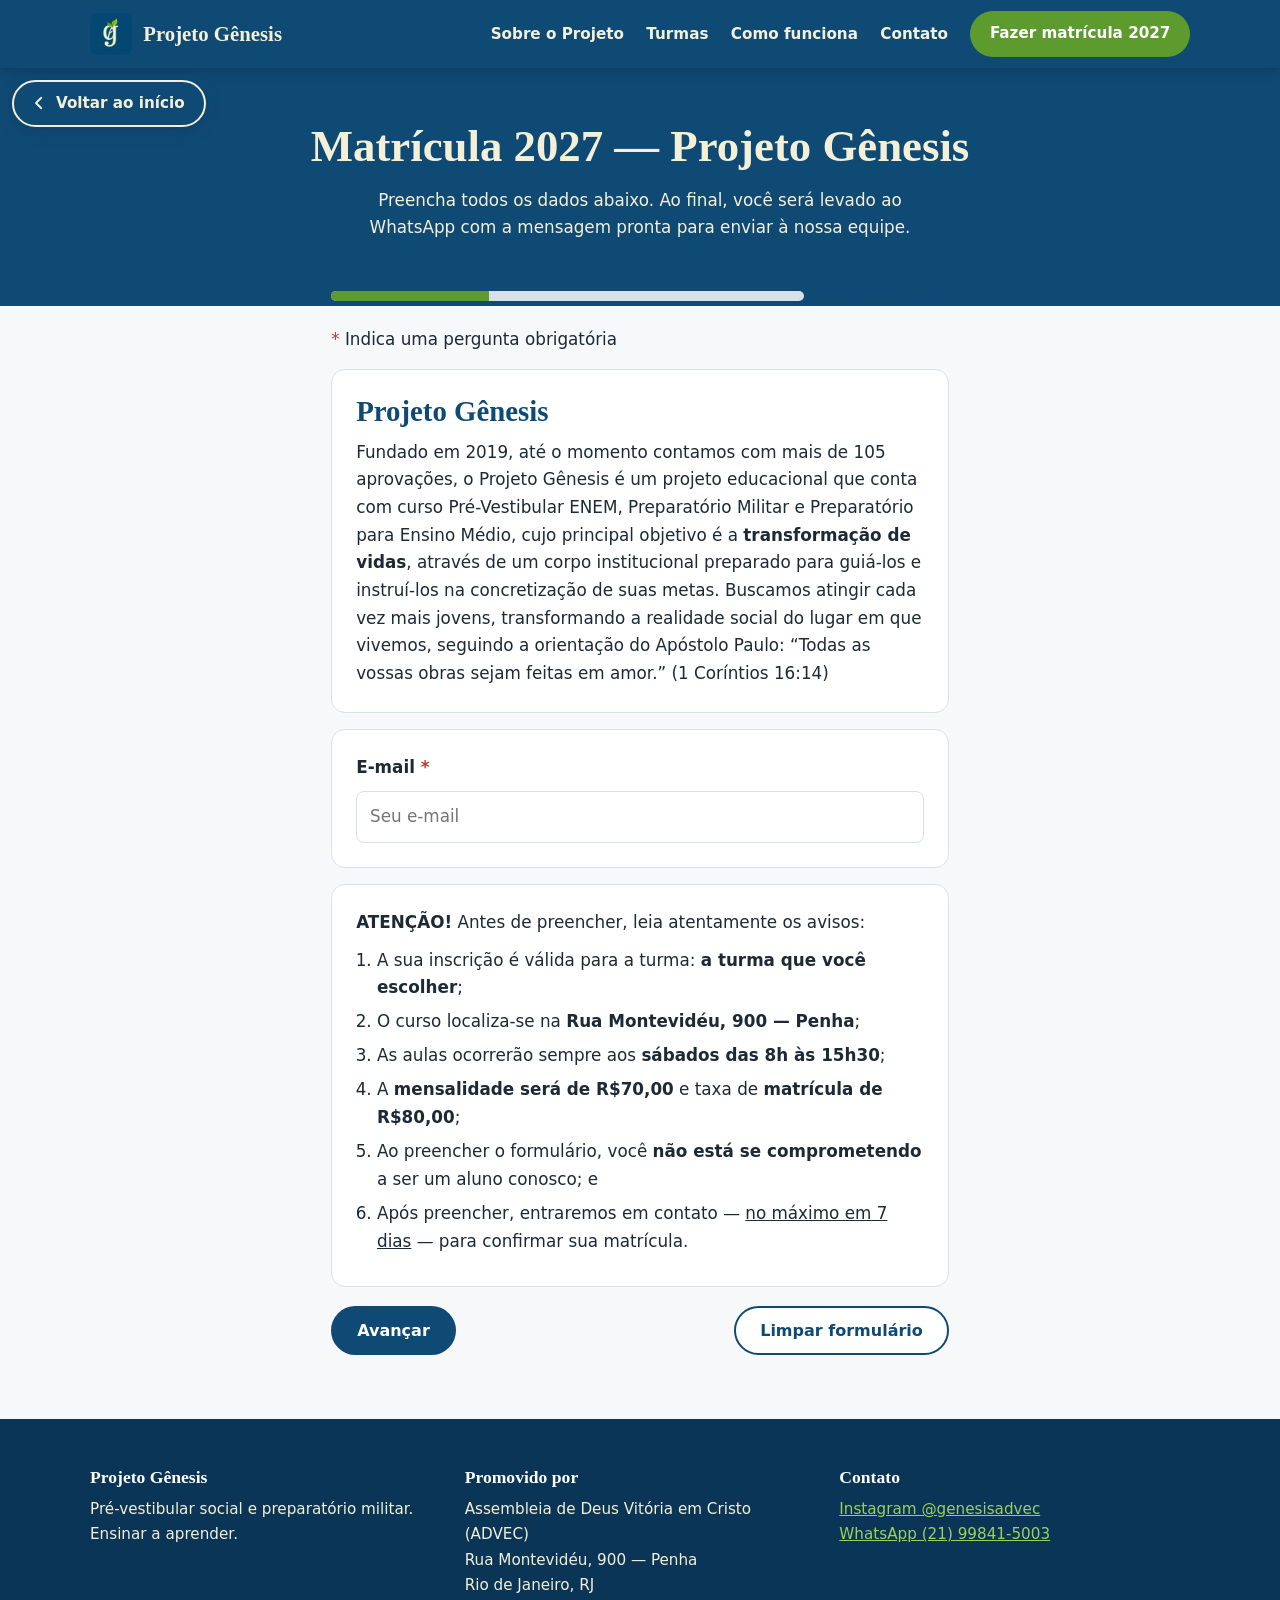
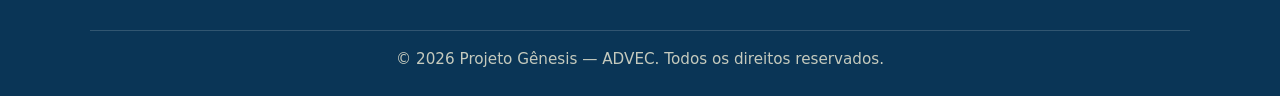
==== commit b91cba57: "Remove inline CSS for 'Voltar ao início' button Removed inline CSS for the 'Voltar ao início' button" ====
--- a/matricula.html
+++ b/matricula.html
@@ -4,20 +4,13 @@
 <meta charset="UTF-8"><meta name="viewport" content="width=device-width,initial-scale=1">
 <title>Matrícula 2027 — Projeto Gênesis</title>
 <link rel="icon" href="logo.jpg"><link rel="stylesheet" href="style.css">
-<style>
-/* Botão "Voltar ao início": fixo no canto superior esquerdo (independe do style.css) */
-.btn-voltar{position:fixed;top:calc(68px + .75rem);left:max(.75rem,env(safe-area-inset-left));z-index:40;margin:0;display:inline-flex;align-items:center;gap:.5rem;min-height:44px;padding:.55rem 1.2rem .55rem 1rem;background:#0f4a75;border:2px solid #f4f0d8;border-radius:999px;color:#f4f0d8;text-decoration:none;font-weight:700;font-size:.95rem;box-shadow:0 4px 14px rgba(10,53,86,.35);transition:transform .2s,background .2s,color .2s}
-.btn-voltar svg{width:18px;height:18px;flex:none;fill:none;stroke:currentColor;stroke-width:2.5;stroke-linecap:round;stroke-linejoin:round}
-.btn-voltar:hover{background:#f4f0d8;color:#0a3556;transform:translateY(-2px)}
-@media (max-width:480px){.btn-voltar{width:46px;height:46px;min-height:46px;padding:0;gap:0;justify-content:center;font-size:0}.btn-voltar svg{width:22px;height:22px}}
-</style>
 </head>
 <body>
 <header class="header"><div class="container"><a class="marca" href="index.html"><img src="logo.jpg" alt="Logo do Projeto Gênesis">Projeto Gênesis</a>
 <button class="hamburguer" aria-label="Abrir menu" aria-expanded="false"><span></span><span></span><span></span></button>
 <ul class="menu"><li><a href="index.html#sobre">Sobre o Projeto</a></li><li><a href="index.html#turmas">Turmas</a></li><li><a href="index.html#como-funciona">Como funciona</a></li><li><a href="#contato">Contato</a></li><li><a class="btn btn-verde" href="matricula.html">Fazer matrícula 2027</a></li></ul></div></header>
 <section class="topo-mat" style="padding-bottom:4rem"><div class="container">
-<a class="btn-voltar" href="index.html" aria-label="Voltar para a página inicial"><svg viewBox="0 0 24 24" width="18" height="18" fill="none" stroke="currentColor" stroke-width="2.5" stroke-linecap="round" stroke-linejoin="round" aria-hidden="true"><path d="M15 5l-7 7 7 7"/></svg>   
+<a class="btn-voltar" href="index.html" aria-label="Voltar para a página inicial"><svg viewBox="0 0 24 24" aria-hidden="true"><path d="M15 5l-7 7 7 7"/></svg>Voltar ao início</a>
 <h1>Matrícula 2027 — Projeto Gênesis</h1>
 <p>Preencha todos os dados abaixo. Ao final, você será levado ao WhatsApp com a mensagem pronta para enviar à nossa equipe.</p>
 </div></section>
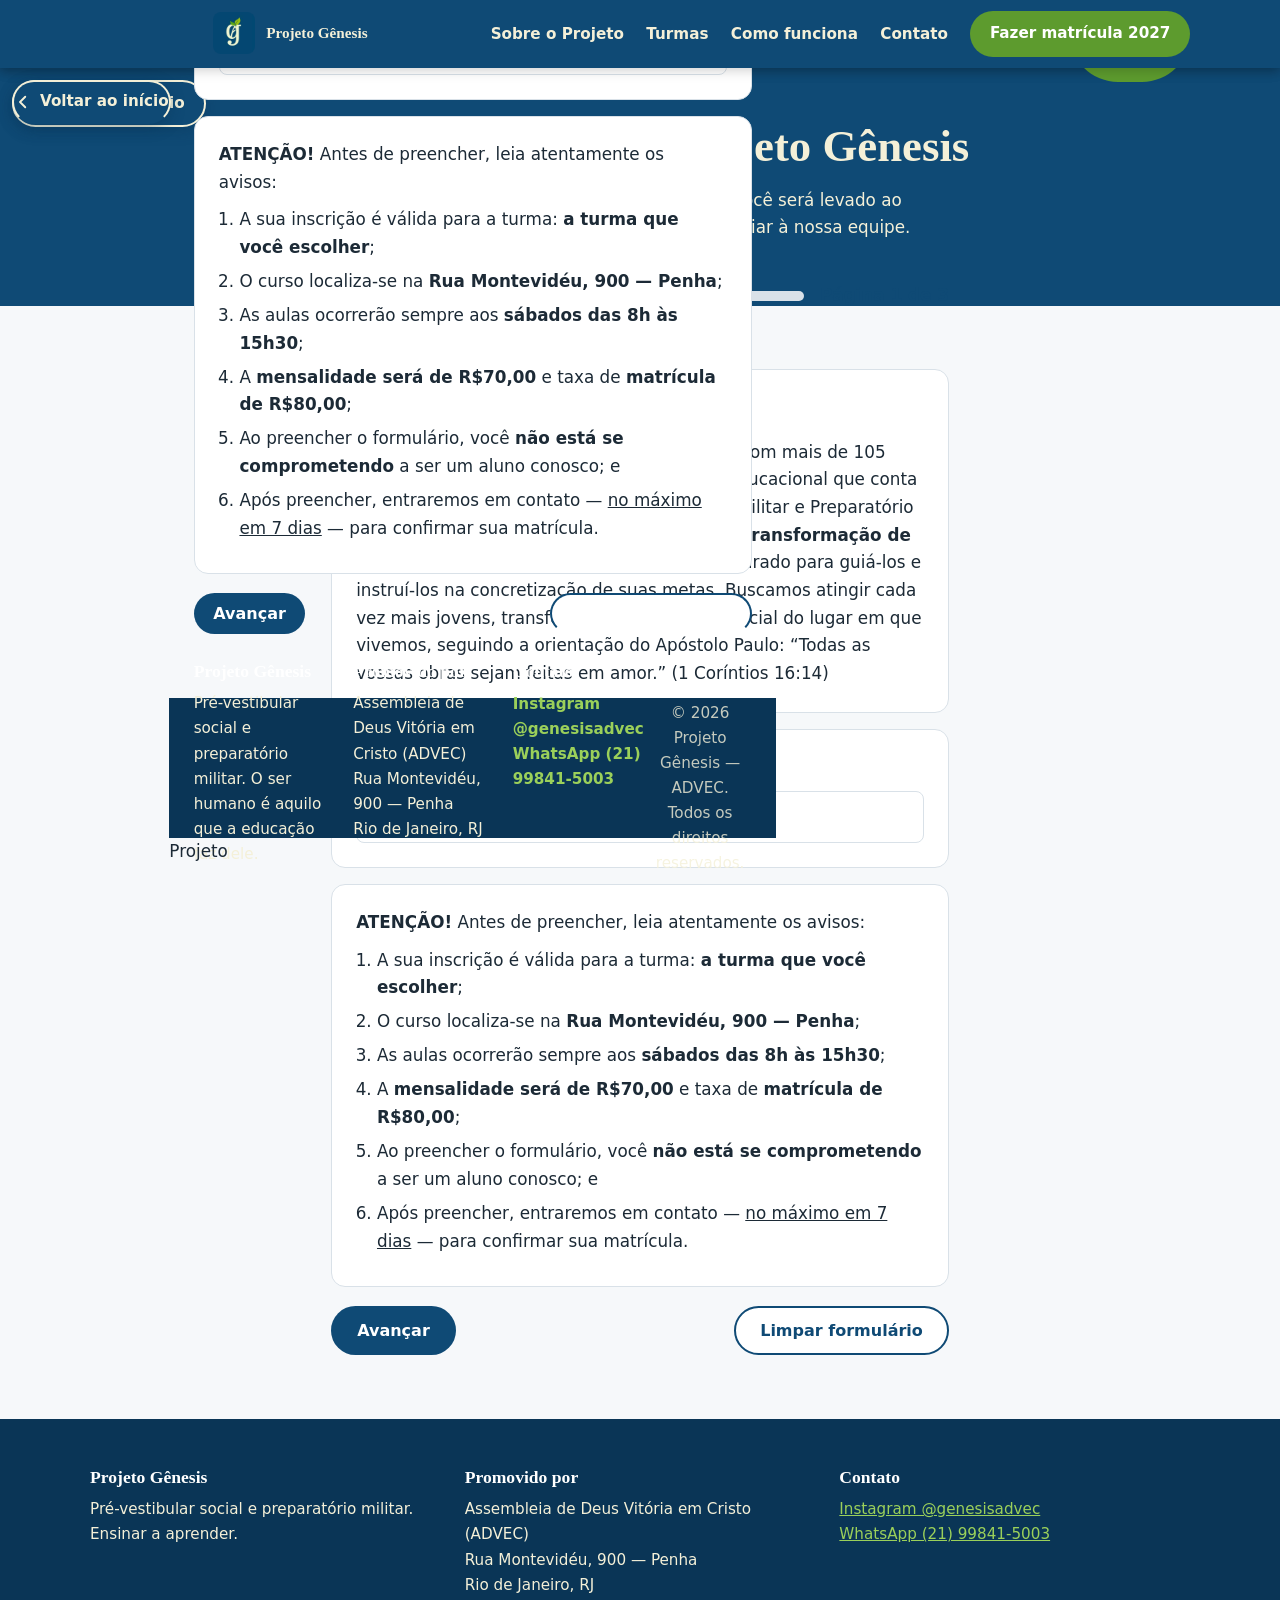
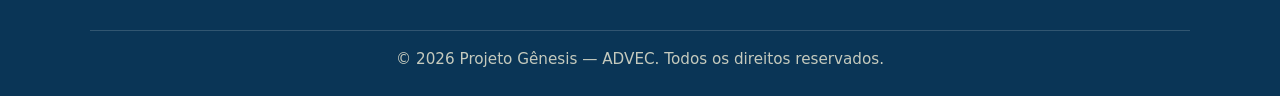
==== commit fd266382: "Revise matricula.html for 2027 enrollment details Updated the content and structure of the matricula" ====
--- a/matricula.html
+++ b/matricula.html
@@ -8,7 +8,85 @@
 <body>
 <header class="header"><div class="container"><a class="marca" href="index.html"><img src="logo.jpg" alt="Logo do Projeto Gênesis">Projeto Gênesis</a>
 <button class="hamburguer" aria-label="Abrir menu" aria-expanded="false"><span></span><span></span><span></span></button>
+<ul class="menu"><li><a href="index.html#sobre">Sobre o <!DOCTYPE html>
+<html lang="pt-BR">
+<head>
+<meta charset="UTF-8"><meta name="viewport" content="width=device-width,initial-scale=1">
+<title>Matrícula 2027 — Projeto Gênesis</title>
+<link rel="icon" href="logo.jpg"><link rel="stylesheet" href="style.css">
+</head>
+<body>
+<header class="header"><div class="container"><a class="marca" href="index.html"><img src="logo.jpg" alt="Logo do Projeto Gênesis">Projeto Gênesis</a>
+<button class="hamburguer" aria-label="Abrir menu" aria-expanded="false"><span></span><span></span><span></span></button>
 <ul class="menu"><li><a href="index.html#sobre">Sobre o Projeto</a></li><li><a href="index.html#turmas">Turmas</a></li><li><a href="index.html#como-funciona">Como funciona</a></li><li><a href="#contato">Contato</a></li><li><a class="btn btn-verde" href="matricula.html">Fazer matrícula 2027</a></li></ul></div></header>
+<section class="topo-mat" style="padding-bottom:4rem"><div class="container">
+<a class="btn-voltar" href="index.html" aria-label="Voltar para a página inicial"><svg viewBox="0 0 24 24" aria-hidden="true"><path d="M15 5l-7 7 7 7"/></svg>Voltar ao início</a>
+<h1>Matrícula 2027 — Projeto Gênesis</h1>
+<p>Preencha todos os dados abaixo. Ao final, você será levado ao WhatsApp com a mensagem pronta para enviar à nossa equipe.</p>
+</div></section>
+
+<main class="form-wrap">
+<div class="progresso"><div class="barra"><div id="barra"></div></div><span id="rotulo-etapa">Página 1 de 3</span></div>
+<p style="margin-bottom:1rem"><span class="req">*</span> Indica uma pergunta obrigatória</p>
+
+<form id="form-matricula" novalidate>
+<!-- Etapa 1 -->
+<div class="etapa ativa">
+<div class="bloco intro"><h2>Projeto Gênesis</h2>
+<p>Fundado em 2019, até o momento contamos com mais de 130 aprovações, o Projeto Gênesis é um projeto educacional que conta com curso Pré-Vestibular ENEM, Preparatório Militar e Preparatório para Ensino Médio, cujo principal objetivo é a <strong>transformação de vidas</strong>, através de um corpo institucional preparado para guiá-los e instruí-los na concretização de suas metas. Buscamos atingir cada vez mais jovens, transformando a realidade social do lugar em que vivemos, seguindo a orientação do Apóstolo Paulo: “Quanto a vocês, irmãos, nunca se cansem de fazer o bem.” (2 Tessalonicenses 3:13)</p></div>
+<div class="bloco"><label class="rot" for="email">E-mail <span class="req">*</span></label><input type="email" id="email" name="email" placeholder="Seu e-mail" data-req><p class="erro">Informe um e-mail válido.</p></div>
+<div class="bloco avisos"><strong>ATENÇÃO!</strong> Antes de preencher, leia atentamente os avisos:
+<ol><li>A sua inscrição é válida para a turma: <strong id="aviso-turma">a turma que você escolher</strong>;</li>
+<li>O curso localiza-se na <strong>Rua Montevidéu, 900 — Penha</strong>;</li>
+<li>As aulas ocorrerão sempre aos <strong>sábados das 8h às 15h30</strong>;</li>
+<li>A <strong>mensalidade será de R$70,00</strong> e taxa de <strong>matrícula de R$80,00</strong>;</li>
+<li>Ao preencher o formulário, você <strong>não está se comprometendo</strong> a ser um aluno conosco; e</li>
+<li>Após preencher, entraremos em contato — <u>no máximo em 7 dias</u> — para confirmar sua matrícula.</li></ol></div>
+<div class="nav-form"><button type="button" class="btn btn-azul" data-avancar>Avançar</button><button type="button" class="btn btn-borda" data-limpar>Limpar formulário</button></div>
+</div>
+
+<!-- Etapa 2 -->
+<div class="etapa">
+<div class="bloco cabeca">ÁREA DE INSCRIÇÃO</div>
+<div class="bloco">Você selecionou a opção de inscrição: <strong id="opcao-turma">—</strong></div>
+<div class="bloco"><label class="rot" for="nome">Nome completo <span class="req">*</span></label><input type="text" id="nome" name="nome" autocomplete="name" placeholder="Sua resposta" data-req><p class="erro">Informe seu nome completo.</p></div>
+<div class="bloco"><label class="rot" for="nasc">Data de nascimento <span class="req">*</span></label><input type="date" id="nasc" name="nascimento" data-req><p class="erro">Informe a data de nascimento.</p></div>
+<div class="bloco"><label class="rot" for="bairro">Bairro em que reside <span class="req">*</span></label><input type="text" id="bairro" name="bairro" placeholder="Sua resposta" data-req><p class="erro">Informe o bairro.</p></div>
+<div class="bloco"><label class="rot" for="tel1">Contato WhatsApp do estudante <span class="req">*</span></label><input type="tel" id="tel1" name="tel_aluno" placeholder="(21) 99999-9999" data-req><p class="erro">Informe um telefone válido com DDD.</p></div>
+<div class="bloco"><label class="rot" for="tel2">Contato WhatsApp do responsável <span class="req">*</span></label><input type="tel" id="tel2" name="tel_resp" placeholder="(21) 99999-9999" data-req><p class="erro">Informe um telefone válido com DDD.</p></div>
+<div class="bloco"><fieldset><legend>Tamanho da camiseta <span class="req">*</span></legend><div class="camisas"><label class="opcao"><input type="checkbox" class="unico" name="camisa" value="PP" data-req>PP</label><label class="opcao"><input type="checkbox" class="unico" name="camisa" value="P">P</label><label class="opcao"><input type="checkbox" class="unico" name="camisa" value="M">M</label><label class="opcao"><input type="checkbox" class="unico" name="camisa" value="G">G</label><label class="opcao"><input type="checkbox" class="unico" name="camisa" value="GG">GG</label><label class="opcao"><input type="checkbox" class="unico" name="camisa" value="G1">G1</label><label class="opcao"><input type="checkbox" class="unico" name="camisa" value="G2">G2</label><label class="opcao"><input type="checkbox" class="unico" name="camisa" value="G3">G3</label></div></fieldset><p class="erro">Marque um tamanho.</p></div>
+<div class="bloco"><fieldset><legend>Escolaridade <span class="req">*</span></legend><p class="dica">Marque a opção correspondente à sua situação escolar.</p><div class="lista-op"><label class="opcao"><input type="checkbox" class="unico" name="escolaridade" value="8º ano do Ensino Fundamental" data-req>8º ano do Ensino Fundamental</label><label class="opcao"><input type="checkbox" class="unico" name="escolaridade" value="9º ano do Ensino Fundamental">9º ano do Ensino Fundamental</label><label class="opcao"><input type="checkbox" class="unico" name="escolaridade" value="Cursando o 1º ano do Ensino Médio">Cursando o 1º ano do Ensino Médio</label><label class="opcao"><input type="checkbox" class="unico" name="escolaridade" value="Cursando o 2º ano do Ensino Médio">Cursando o 2º ano do Ensino Médio</label><label class="opcao"><input type="checkbox" class="unico" name="escolaridade" value="Cursando o 3º ano do Ensino Médio">Cursando o 3º ano do Ensino Médio</label><label class="opcao"><input type="checkbox" class="unico" name="escolaridade" value="Já concluí o Ensino Médio">Já concluí o Ensino Médio</label></div></fieldset><p class="erro">Marque uma opção.</p></div>
+<div class="bloco"><fieldset><legend>Onde iniciou ou concluiu o Ensino Médio? <span class="req">*</span></legend><p class="dica">Marque a opção correspondente.</p><div class="lista-op"><label class="opcao"><input type="checkbox" class="unico" name="tipo_escola" value="Escola Pública" data-req>Escola Pública</label><label class="opcao"><input type="checkbox" class="unico" name="tipo_escola" value="Escola Particular">Escola Particular</label><label class="opcao"><input type="checkbox" class="unico" name="tipo_escola" value="Escola Particular com bolsa">Escola Particular com bolsa</label></div></fieldset><p class="erro">Marque uma opção.</p></div>
+<div class="bloco" id="bloco-curso"><fieldset><legend>Curso de interesse</legend><p class="dica">Informe qual curso deseja fazer. Exemplos: Pré-Vestibular ENEM, Preparatório Militar ou Preparatório para o Ensino Médio.</p><div class="lista-op"><label class="opcao"><input type="checkbox" class="unico" name="curso" value="Pré-Vestibular ENEM">Pré-Vestibular ENEM</label><label class="opcao"><input type="checkbox" class="unico" name="curso" value="Preparatório Militar">Preparatório Militar</label><label class="opcao"><input type="checkbox" class="unico" name="curso" value="Preparatório para o Ensino Médio">Preparatório para o Ensino Médio</label></div></fieldset></div>
+<div class="bloco"><fieldset><legend>Como você conheceu o Projeto Gênesis? <span class="req">*</span></legend><div class="lista-op"><label class="opcao"><input type="checkbox" class="unico" name="origem" value="Através de um amigo" data-req>Através de um amigo</label><label class="opcao"><input type="checkbox" class="unico" name="origem" value="Através das mídias sociais">Através das mídias sociais</label><label class="opcao"><input type="checkbox" class="unico" name="origem" value="Através dos cultos da ADVC, Seixal ou de alguma filial">Através dos cultos da ADVEC ou de alguma filial</label><label class="opcao"><input type="checkbox" class="unico" name="origem" value="Através de familiares">Através de familiares</label><label class="opcao"><input type="checkbox" class="unico" name="origem" value="Por conta própria">Por conta própria</label></div></fieldset><p class="erro">Marque uma opção.</p></div>
+<div class="nav-form"><button type="button" class="btn btn-borda" data-voltar>Voltar</button><button type="button" class="btn btn-azul" data-avancar>Avançar</button><button type="button" class="btn btn-borda" data-limpar>Limpar formulário</button></div>
+</div>
+
+<!-- Etapa 3 -->
+<div class="etapa">
+<div class="bloco cabeca">CONFIRMAÇÃO</div>
+<div class="bloco"><fieldset><legend>Você leu as informações importantes do Projeto Gênesis e <strong>quer continuar com a pré-matrícula</strong>? <span class="req">*</span></legend>
+<label class="opcao"><input type="checkbox" name="ciente" data-req>Li e desejo prosseguir com a matrícula.</label></fieldset><p class="erro">Confirme para continuar.</p></div>
+<div class="bloco"><fieldset><legend>Autorização para a utilização da minha imagem em material publicitário, de marketing e divulgação do Projeto Gênesis, por prazo indeterminado. <span class="req">*</span></legend>
+<label class="opcao"><input type="checkbox" name="imagem" data-req>Eu concordo.</label></fieldset><p class="erro">Confirme para continuar.</p></div>
+<div class="nav-form"><button type="button" class="btn btn-borda" data-voltar>Voltar</button><button type="submit" class="btn btn-verde">Enviar matrícula pelo WhatsApp</button><button type="button" class="btn btn-borda" data-limpar>Limpar formulário</button></div>
+</div>
+</form>
+
+<div class="sucesso" id="sucesso" role="status">
+<h2>Tudo pronto!</h2>
+<p style="margin-bottom:1.5rem">Sua solicitação foi montada com sucesso! Abrimos o WhatsApp com a mensagem pronta. Basta enviar — em breve, a equipe do Projeto Gênesis entrará em contato.</p>
+<a id="link-wa" class="btn btn-verde btn-grande" href="#" target="_blank" rel="noopener">Abrir WhatsApp novamente</a>
+</div>
+</main>
+<footer class="footer" id="contato"><div class="container"><div class="grade3">
+<div><h3>Projeto Gênesis</h3><p>Pré-vestibular social e preparatório militar. O ser humano é aquilo que a educação faz dele.</p></div>
+<div><h3>Promovido por</h3><p>Assembleia de Deus Vitória em Cristo (ADVEC)<br>Rua Montevidéu, 900 — Penha<br>Rio de Janeiro, RJ</p></div>
+<div><h3>Contato</h3><p><a href="https://www.instagram.com/genesisadvec/" target="_blank" rel="noopener">Instagram @genesisadvec</a><br><a href="https://wa.me/5521991373335" target="_blank" rel="noopener">WhatsApp (21) 99841-5003</a></p></div></div>
+<p class="copy">© 2026 Projeto Gênesis — ADVEC. Todos os direitos reservados.</p></div></footer>
+<script src="script.js"></script>
+</body></html>
+Projeto</a></li><li><a href="index.html#turmas">Turmas</a></li><li><a href="index.html#como-funciona">Como funciona</a></li><li><a href="#contato">Contato</a></li><li><a class="btn btn-verde" href="matricula.html">Fazer matrícula 2027</a></li></ul></div></header>
 <section class="topo-mat" style="padding-bottom:4rem"><div class="container">
 <a class="btn-voltar" href="index.html" aria-label="Voltar para a página inicial"><svg viewBox="0 0 24 24" aria-hidden="true"><path d="M15 5l-7 7 7 7"/></svg>Voltar ao início</a>
 <h1>Matrícula 2027 — Projeto Gênesis</h1>
@@ -48,7 +126,7 @@
 <div class="bloco"><fieldset><legend>Escolaridade <span class="req">*</span></legend><p class="dica">Marque a opção correspondente à sua situação escolar.</p><div class="lista-op"><label class="opcao"><input type="checkbox" class="unico" name="escolaridade" value="8º ano do Ensino Fundamental" data-req>8º ano do Ensino Fundamental</label><label class="opcao"><input type="checkbox" class="unico" name="escolaridade" value="9º ano do Ensino Fundamental">9º ano do Ensino Fundamental</label><label class="opcao"><input type="checkbox" class="unico" name="escolaridade" value="Cursando o 1º ano do Ensino Médio">Cursando o 1º ano do Ensino Médio</label><label class="opcao"><input type="checkbox" class="unico" name="escolaridade" value="Cursando o 2º ano do Ensino Médio">Cursando o 2º ano do Ensino Médio</label><label class="opcao"><input type="checkbox" class="unico" name="escolaridade" value="Cursando o 3º ano do Ensino Médio">Cursando o 3º ano do Ensino Médio</label><label class="opcao"><input type="checkbox" class="unico" name="escolaridade" value="Já concluí o Ensino Médio">Já concluí o Ensino Médio</label></div></fieldset><p class="erro">Marque uma opção.</p></div>
 <div class="bloco"><fieldset><legend>Onde iniciou ou concluiu o Ensino Médio? <span class="req">*</span></legend><p class="dica">Marque a opção correspondente.</p><div class="lista-op"><label class="opcao"><input type="checkbox" class="unico" name="tipo_escola" value="Escola Pública" data-req>Escola Pública</label><label class="opcao"><input type="checkbox" class="unico" name="tipo_escola" value="Escola Particular">Escola Particular</label><label class="opcao"><input type="checkbox" class="unico" name="tipo_escola" value="Escola Particular com bolsa">Escola Particular com bolsa</label></div></fieldset><p class="erro">Marque uma opção.</p></div>
 <div class="bloco" id="bloco-curso"><fieldset><legend>Curso de interesse</legend><p class="dica">Informe qual curso deseja fazer. Exemplos: Pré-Vestibular ENEM, Preparatório Militar ou Preparatório para o Ensino Médio.</p><div class="lista-op"><label class="opcao"><input type="checkbox" class="unico" name="curso" value="Pré-Vestibular ENEM">Pré-Vestibular ENEM</label><label class="opcao"><input type="checkbox" class="unico" name="curso" value="Preparatório Militar">Preparatório Militar</label><label class="opcao"><input type="checkbox" class="unico" name="curso" value="Preparatório para o Ensino Médio">Preparatório para o Ensino Médio</label></div></fieldset></div>
-<div class="bloco"><fieldset><legend>Como você conheceu o Projeto Gênesis? <span class="req">*</span></legend><div class="lista-op"><label class="opcao"><input type="checkbox" class="unico" name="origem" value="Através de um amigo" data-req>Através de um amigo</label><label class="opcao"><input type="checkbox" class="unico" name="origem" value="Através das mídias sociais">Através das mídias sociais</label><label class="opcao"><input type="checkbox" class="unico" name="origem" value="Através dos cultos da ADVC, Seixal ou de alguma filial">Através dos cultos da ADVC, Seixal ou de alguma filial</label><label class="opcao"><input type="checkbox" class="unico" name="origem" value="Através de familiares">Através de familiares</label><label class="opcao"><input type="checkbox" class="unico" name="origem" value="Por conta própria">Por conta própria</label></div></fieldset><p class="erro">Marque uma opção.</p></div>
+<div class="bloco"><fieldset><legend>Como você conheceu o Projeto Gênesis? <span class="req">*</span></legend><div class="lista-op"><label class="opcao"><input type="checkbox" class="unico" name="origem" value="Através de um amigo" data-req>Através de um amigo</label><label class="opcao"><input type="checkbox" class="unico" name="origem" value="Através das mídias sociais">Através das mídias sociais</label><label class="opcao"><input type="checkbox" class="unico" name="origem" value="Através dos cultos da ADVEC ou de alguma filial">Através dos cultos da ADVEC ou de alguma filial</label><label class="opcao"><input type="checkbox" class="unico" name="origem" value="Através de familiares">Através de familiares</label><label class="opcao"><input type="checkbox" class="unico" name="origem" value="Por conta própria">Por conta própria</label></div></fieldset><p class="erro">Marque uma opção.</p></div>
 <div class="nav-form"><button type="button" class="btn btn-borda" data-voltar>Voltar</button><button type="button" class="btn btn-azul" data-avancar>Avançar</button><button type="button" class="btn btn-borda" data-limpar>Limpar formulário</button></div>
 </div>
 
